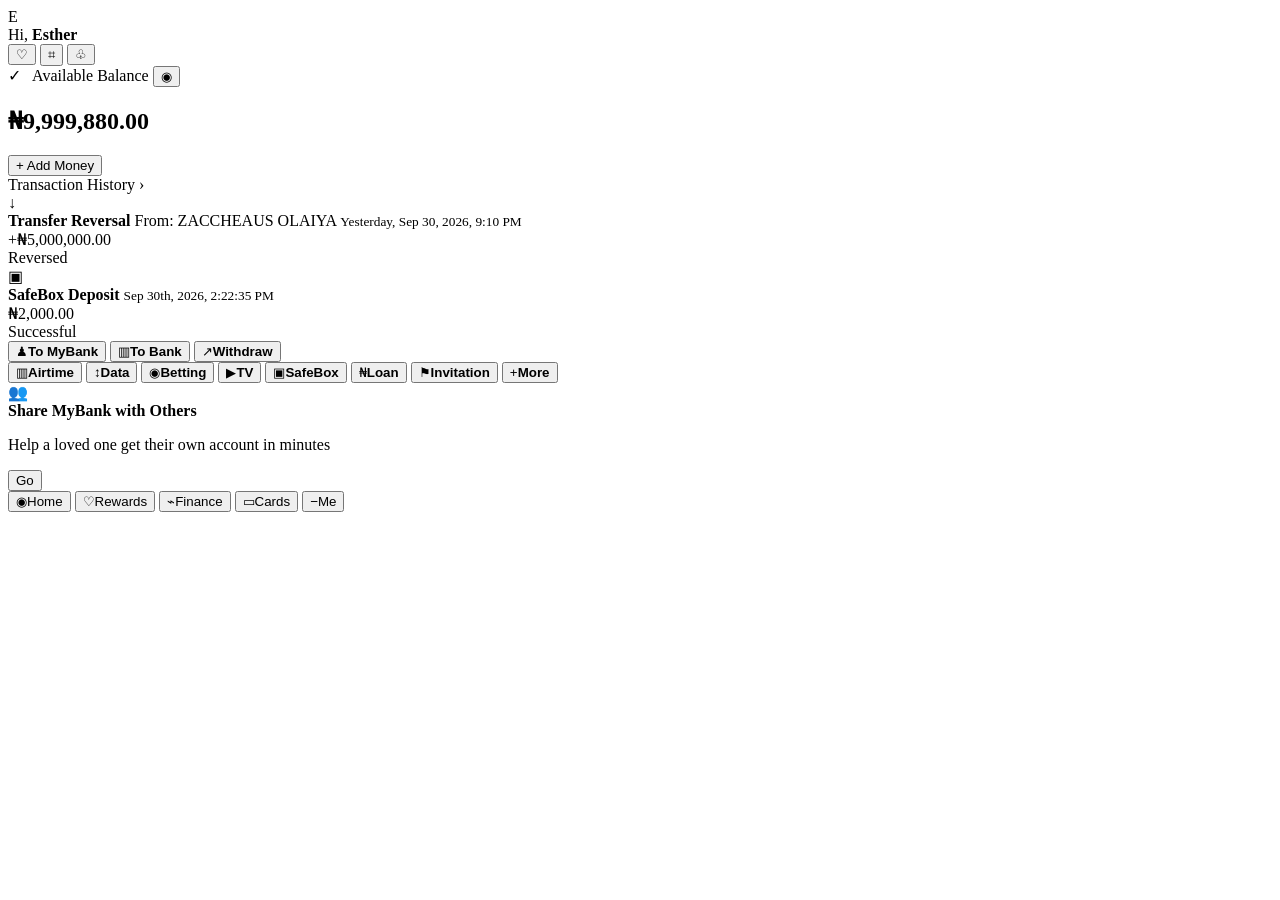
==== dashboard.html @ 086e00e9 "All New" ====
<!DOCTYPE html>
<html lang="en">
<head>
  <meta charset="UTF-8">
  <meta name="viewport" content="width=device-width, initial-scale=1.0">
  <meta name="theme-color" content="#08a66a">
  <title>MyBank — Home</title>
  <link rel="stylesheet" href="css/style.css">
</head>
<body class="app-page">
  <header class="topbar">
    <div class="profile">
      <div class="avatar">E</div>
      <div>
        <span class="muted">Hi,</span>
        <strong>Esther</strong>
      </div>
    </div>
    <div class="top-actions">
      <button aria-label="Help">♡</button>
      <button aria-label="Scan">⌗</button>
      <button aria-label="Notifications">♧</button>
    </div>
  </header>

  <main class="dashboard">
    <section class="balance-card">
      <div class="balance-head">
        <span>✓ &nbsp; Available Balance</span>
        <button id="toggleBalance" aria-label="Show or hide balance">◉</button>
      </div>
      <div class="balance-row">
        <h2 id="balance">₦9,999,880.00</h2>
        <button class="add-money">+ Add Money</button>
      </div>
      <div class="transaction-link">Transaction History ›</div>
    </section>

    <section class="transactions">
      <article class="transaction">
        <div class="transaction-icon down">↓</div>
        <div class="transaction-info">
          <strong>Transfer Reversal</strong>
          <span>From: ZACCHEAUS OLAIYA</span>
          <small>Yesterday, Sep 30, 2026, 9:10 PM</small>
        </div>
        <div class="transaction-amount positive">+₦5,000,000.00</div>
        <span class="status">Reversed</span>
      </article>

      <article class="transaction">
        <div class="transaction-icon pink">▣</div>
        <div class="transaction-info">
          <strong>SafeBox Deposit</strong>
          <small>Sep 30th, 2026, 2:22:35 PM</small>
        </div>
        <div class="transaction-amount">₦2,000.00</div>
        <span class="status">Successful</span>
      </article>
    </section>

    <section class="quick-actions">
      <button><span>♟</span><b>To MyBank</b></button>
      <button><span>▥</span><b>To Bank</b></button>
      <button><span>↗</span><b>Withdraw</b></button>
    </section>

    <section class="services">
      <button><span>▥</span><b>Airtime</b></button>
      <button><span>↕</span><b>Data</b></button>
      <button><span>◉</span><b>Betting</b></button>
      <button><span>▶</span><b>TV</b></button>
      <button><span>▣</span><b>SafeBox</b></button>
      <button><span>₦</span><b>Loan</b></button>
      <button><span>⚑</span><b>Invitation</b></button>
      <button><span>+</span><b>More</b></button>
    </section>

    <section class="promo">
      <div class="promo-image">👥</div>
      <div>
        <strong>Share MyBank with Others</strong>
        <p>Help a loved one get their own account in minutes</p>
      </div>
      <button>Go</button>
    </section>
  </main>

  <nav class="bottom-nav">
    <button class="active">◉<span>Home</span></button>
    <button>♡<span>Rewards</span></button>
    <button>⌁<span>Finance</span></button>
    <button>▭<span>Cards</span></button>
    <button id="logoutBtn">−<span>Me</span></button>
  </nav>

  <script src="js/app.js"></script>
</body>
</html>
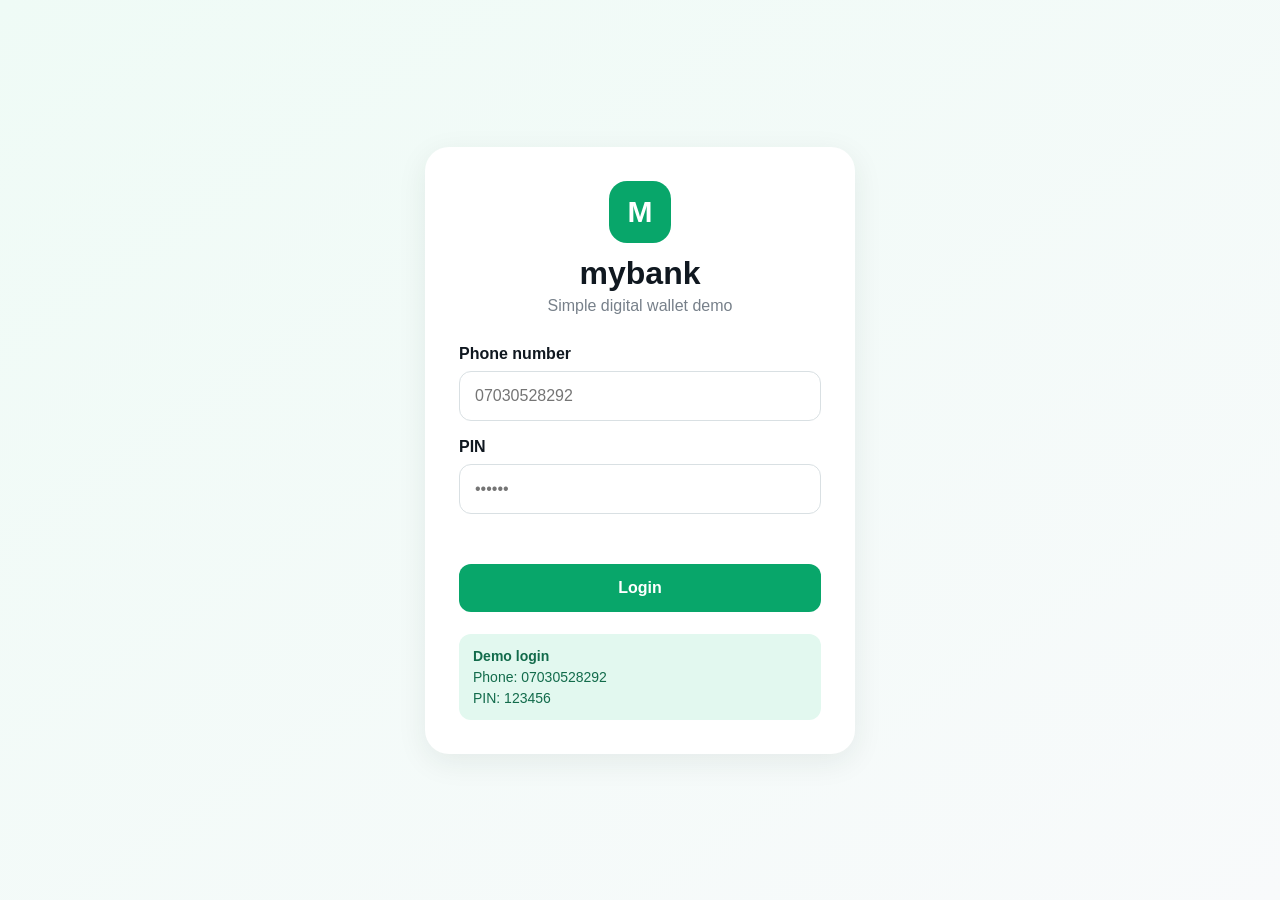
==== commit 7e098d22: "New hpdat Ue" ====
--- a/dashboard.html
+++ b/dashboard.html
@@ -1,11 +1,11 @@
-<!DOCTYPE html>
+i<!DOCTYPE html>
 <html lang="en">
 <head>
   <meta charset="UTF-8">
   <meta name="viewport" content="width=device-width, initial-scale=1.0">
   <meta name="theme-color" content="#08a66a">
   <title>MyBank — Home</title>
-  <link rel="stylesheet" href="css/style.css">
+  <link rel="stylesheet" href="style.css">
 </head>
 <body class="app-page">
   <header class="topbar">
@@ -94,6 +94,6 @@
     <button id="logoutBtn">−<span>Me</span></button>
   </nav>
 
-  <script src="js/app.js"></script>
+  <script src="app.js"></script>
 </body>
 </html>
--- a/style.css
+++ b/style.css
@@ -0,0 +1,470 @@
+* {
+  box-sizing: border-box;
+  margin: 0;
+  padding: 0;
+}
+
+:root {
+  --green: #08a66a;
+  --green-dark: #078b5a;
+  --light-green: #e2f8ef;
+  --pink: #f43b72;
+  --text: #101820;
+  --muted: #77808a;
+  --bg: #f5f8f9;
+  --white: #ffffff;
+  --shadow: 0 8px 30px rgba(20, 50, 40, .08);
+}
+
+body {
+  font-family: Arial, Helvetica, sans-serif;
+  color: var(--text);
+  background: var(--bg);
+}
+
+button, input {
+  font: inherit;
+}
+
+button {
+  border: 0;
+  cursor: pointer;
+}
+
+/* LOGIN */
+.auth-page {
+  min-height: 100vh;
+  display: grid;
+  place-items: center;
+  padding: 24px;
+  background: linear-gradient(145deg, #effbf6, #f8fafb);
+}
+
+.auth-card {
+  width: min(430px, 100%);
+  background: var(--white);
+  border-radius: 24px;
+  padding: 34px;
+  box-shadow: var(--shadow);
+}
+
+.brand {
+  text-align: center;
+  margin-bottom: 30px;
+}
+
+.brand-icon {
+  width: 62px;
+  height: 62px;
+  display: grid;
+  place-items: center;
+  margin: auto auto 12px;
+  border-radius: 18px;
+  color: white;
+  background: var(--green);
+  font-size: 30px;
+  font-weight: 800;
+}
+
+.brand h1 {
+  font-size: 32px;
+  text-transform: lowercase;
+}
+
+.brand p {
+  color: var(--muted);
+  margin-top: 5px;
+}
+
+form label {
+  display: block;
+  font-weight: 700;
+  margin: 17px 0 8px;
+}
+
+form input {
+  width: 100%;
+  padding: 15px;
+  border: 1px solid #d9e0e3;
+  border-radius: 12px;
+  outline: none;
+}
+
+form input:focus {
+  border-color: var(--green);
+  box-shadow: 0 0 0 3px rgba(8, 166, 106, .1);
+}
+
+.primary-btn {
+  width: 100%;
+  padding: 15px;
+  margin-top: 20px;
+  border-radius: 12px;
+  background: var(--green);
+  color: white;
+  font-weight: 800;
+}
+
+.error {
+  min-height: 20px;
+  color: #d92828;
+  margin-top: 10px;
+  font-size: 14px;
+}
+
+.demo-note {
+  display: grid;
+  gap: 5px;
+  margin-top: 22px;
+  padding: 14px;
+  background: var(--light-green);
+  border-radius: 12px;
+  color: #126b4b;
+  font-size: 14px;
+}
+
+/* DASHBOARD */
+.app-page {
+  min-height: 100vh;
+  padding-bottom: 88px;
+}
+
+.topbar {
+  width: min(980px, 100%);
+  margin: auto;
+  padding: 20px 18px 12px;
+  display: flex;
+  align-items: center;
+  justify-content: space-between;
+}
+
+.profile {
+  display: flex;
+  align-items: center;
+  gap: 12px;
+}
+
+.avatar {
+  width: 52px;
+  height: 52px;
+  border-radius: 50%;
+  display: grid;
+  place-items: center;
+  background: #d9f2e7;
+  color: var(--green-dark);
+  font-weight: 800;
+  font-size: 22px;
+}
+
+.profile div:last-child {
+  display: grid;
+  gap: 2px;
+}
+
+.top-actions {
+  display: flex;
+  gap: 10px;
+}
+
+.top-actions button {
+  width: 42px;
+  height: 42px;
+  background: transparent;
+  font-size: 25px;
+}
+
+.dashboard {
+  width: min(980px, 100%);
+  margin: auto;
+  padding: 0 18px;
+}
+
+.balance-card {
+  position: relative;
+  overflow: hidden;
+  padding: 24px;
+  color: white;
+  border-radius: 22px;
+  background: linear-gradient(135deg, var(--green), #079b63);
+  box-shadow: var(--shadow);
+}
+
+.balance-head,
+.balance-row {
+  display: flex;
+  align-items: center;
+  justify-content: space-between;
+  gap: 15px;
+}
+
+.balance-head span {
+  font-size: 16px;
+}
+
+.balance-head button {
+  color: white;
+  background: transparent;
+  font-size: 21px;
+}
+
+.balance-row {
+  margin-top: 20px;
+}
+
+.balance-row h2 {
+  font-size: clamp(28px, 6vw, 48px);
+}
+
+.add-money {
+  padding: 14px 20px;
+  border-radius: 30px;
+  color: var(--green-dark);
+  background: white;
+  font-weight: 800;
+}
+
+.transaction-link {
+  position: absolute;
+  top: 24px;
+  right: 24px;
+  transform: translateY(0);
+  font-size: 14px;
+  opacity: .95;
+}
+
+.transactions,
+.quick-actions,
+.services,
+.promo {
+  margin-top: 16px;
+  background: white;
+  border-radius: 20px;
+  box-shadow: var(--shadow);
+}
+
+.transaction {
+  min-height: 104px;
+  padding: 17px;
+  display: grid;
+  grid-template-columns: 54px 1fr auto;
+  gap: 13px;
+  align-items: center;
+  border-bottom: 1px solid #edf1f2;
+}
+
+.transaction:last-child {
+  border-bottom: 0;
+}
+
+.transaction-icon {
+  width: 54px;
+  height: 54px;
+  display: grid;
+  place-items: center;
+  border-radius: 50%;
+  background: var(--light-green);
+  color: var(--green-dark);
+  font-size: 30px;
+}
+
+.transaction-icon.pink {
+  background: #ffe6ee;
+  color: var(--pink);
+}
+
+.transaction-info {
+  display: grid;
+  gap: 5px;
+}
+
+.transaction-info span,
+.transaction-info small {
+  color: var(--muted);
+}
+
+.transaction-amount {
+  align-self: start;
+  font-weight: 800;
+  white-space: nowrap;
+}
+
+.positive {
+  color: var(--green-dark);
+}
+
+.status {
+  grid-column: 3;
+  justify-self: end;
+  padding: 7px 12px;
+  color: var(--green-dark);
+  background: var(--light-green);
+  border-radius: 18px;
+  font-size: 12px;
+  font-weight: 700;
+}
+
+.quick-actions {
+  padding: 18px;
+  display: grid;
+  grid-template-columns: repeat(3, 1fr);
+}
+
+.quick-actions button,
+.services button {
+  background: transparent;
+  color: var(--text);
+  display: grid;
+  justify-items: center;
+  gap: 8px;
+  padding: 12px;
+}
+
+.quick-actions span,
+.services span {
+  color: var(--green-dark);
+  font-size: 30px;
+}
+
+.services {
+  padding: 14px;
+  display: grid;
+  grid-template-columns: repeat(4, 1fr);
+}
+
+.services button {
+  position: relative;
+}
+
+.services b,
+.quick-actions b {
+  font-size: 14px;
+}
+
+.promo {
+  padding: 17px;
+  display: flex;
+  align-items: center;
+  gap: 14px;
+}
+
+.promo-image {
+  width: 54px;
+  height: 54px;
+  display: grid;
+  place-items: center;
+  border-radius: 50%;
+  background: #dff4ea;
+  font-size: 26px;
+}
+
+.promo div:nth-child(2) {
+  flex: 1;
+}
+
+.promo p {
+  color: var(--muted);
+  font-size: 13px;
+  margin-top: 4px;
+}
+
+.promo button {
+  min-width: 90px;
+  padding: 12px 20px;
+  color: white;
+  background: var(--green);
+  border-radius: 30px;
+  font-weight: 800;
+}
+
+.bottom-nav {
+  position: fixed;
+  z-index: 10;
+  left: 0;
+  right: 0;
+  bottom: 0;
+  display: flex;
+  justify-content: center;
+  gap: 0;
+  padding: 8px max(10px, calc((100vw - 980px) / 2));
+  background: rgba(255, 255, 255, .97);
+  border-top: 1px solid #e3e8e9;
+}
+
+.bottom-nav button {
+  flex: 1;
+  max-width: 180px;
+  padding: 7px;
+  background: transparent;
+  color: #899299;
+  display: grid;
+  justify-items: center;
+  gap: 4px;
+}
+
+.bottom-nav button span {
+  font-size: 12px;
+}
+
+.bottom-nav .active {
+  color: var(--green-dark);
+  font-weight: 800;
+}
+
+@media (max-width: 620px) {
+  .auth-card {
+    padding: 25px;
+  }
+
+  .transaction-link {
+    display: none;
+  }
+
+  .balance-row {
+    align-items: flex-end;
+  }
+
+  .balance-row h2 {
+    font-size: 29px;
+  }
+
+  .add-money {
+    padding: 11px 13px;
+    font-size: 13px;
+  }
+
+  .transaction {
+    grid-template-columns: 48px 1fr;
+  }
+
+  .transaction-icon {
+    width: 48px;
+    height: 48px;
+  }
+
+  .transaction-amount {
+    grid-column: 2;
+    justify-self: start;
+  }
+
+  .status {
+    grid-column: 2;
+    justify-self: start;
+  }
+
+  .quick-actions {
+    padding: 10px;
+  }
+
+  .services {
+    padding: 8px;
+  }
+
+  .services b,
+  .quick-actions b {
+    font-size: 12px;
+  }
+
+  .promo {
+    align-items: flex-start;
+  }
+}
